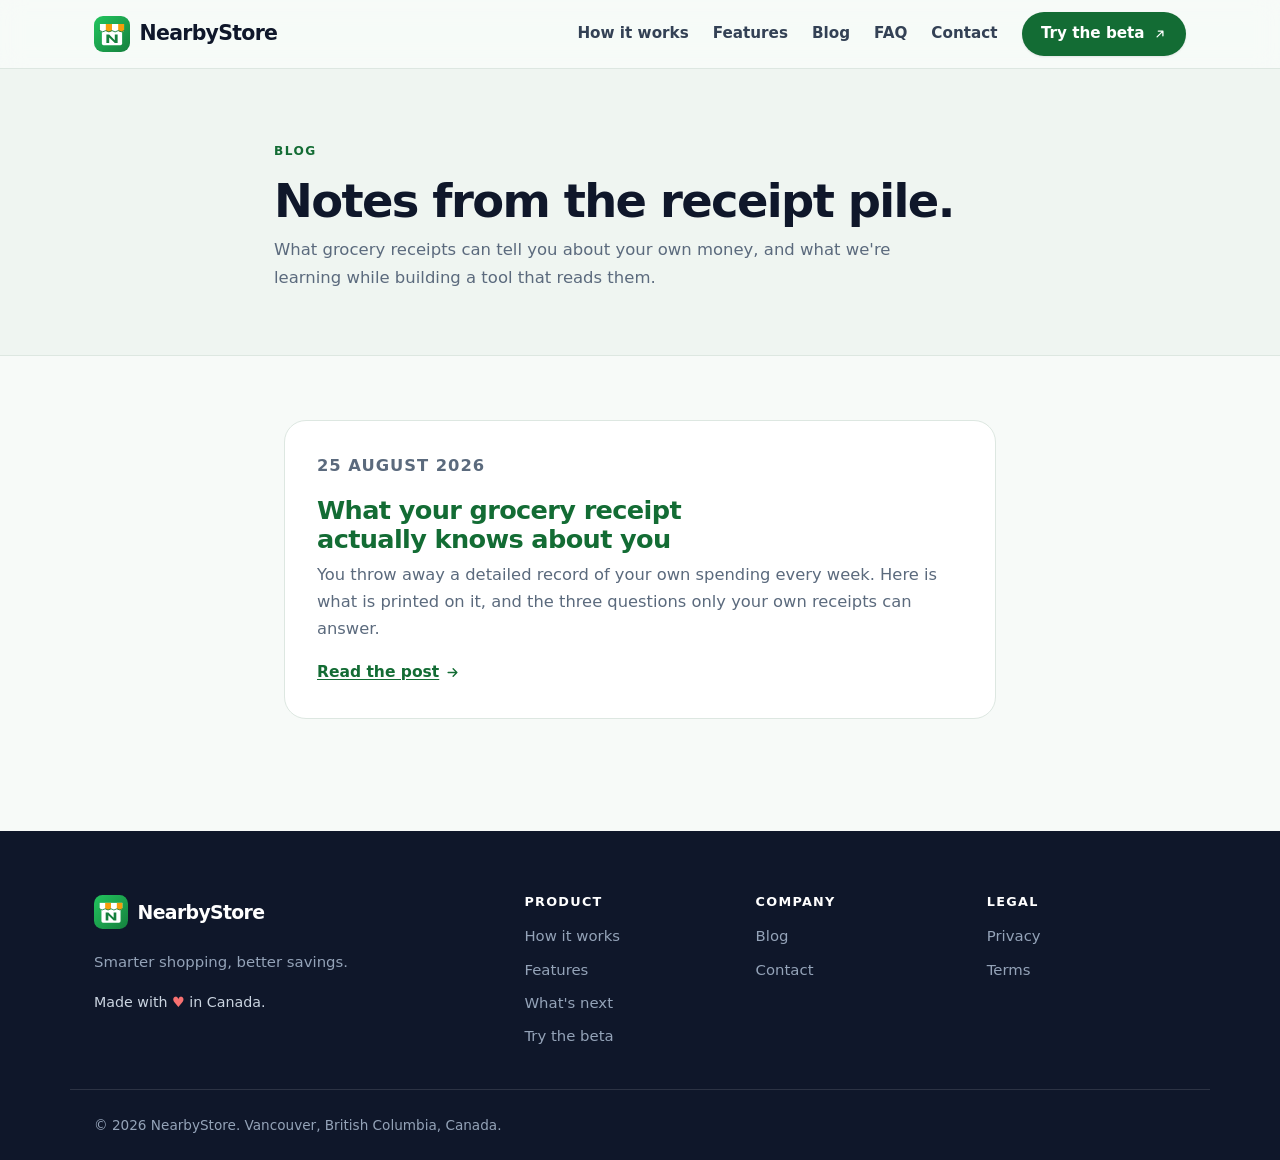
==== blog/index.html @ 7060d710 "Productionalize the marketing site Restructure the single landing page into a full site: privacy pol" ====
<!doctype html>
<html lang="en">
<head>
  <meta charset="utf-8" />
  <meta name="viewport" content="width=device-width, initial-scale=1" />
  <script>document.documentElement.classList.add('js');</script>

  <title>Blog | NearbyStore</title>
  <meta name="description" content="Notes on grocery prices, receipts, and what your own spending data can tell you. From the team building NearbyStore." />
  <link rel="canonical" href="https://nearbystore.ca/blog/" />
  <meta name="theme-color" content="#136c34" />

  <link rel="icon" href="../assets/logo.svg" type="image/svg+xml" />
  <link rel="icon" href="../assets/favicon-32.png" sizes="32x32" type="image/png" />
  <link rel="apple-touch-icon" href="../assets/apple-touch-icon.png" />

  <meta property="og:site_name" content="NearbyStore" />
  <meta property="og:title" content="Blog | NearbyStore" />
  <meta property="og:description" content="Notes on grocery prices, receipts, and what your own spending data can tell you." />
  <meta property="og:type" content="website" />
  <meta property="og:url" content="https://nearbystore.ca/blog/" />
  <meta property="og:image" content="https://nearbystore.ca/assets/og-image.png" />
  <meta name="twitter:card" content="summary_large_image" />

  <link rel="stylesheet" href="../styles.css" />
  <script src="../script.js" defer></script>
</head>
<body>
  <a class="skip-link" href="#main">Skip to content</a>

  <header class="site-header" id="top">
    <div class="wrap header-inner">
      <a class="brand" href="/" aria-label="NearbyStore home">
        <img src="../assets/logo.svg" alt="" width="36" height="36" />
        <span class="brand-name">NearbyStore</span>
      </a>

      <button class="nav-toggle" aria-expanded="false" aria-controls="site-nav" aria-label="Open menu">
        <span class="nav-toggle-bar"></span>
        <span class="nav-toggle-bar"></span>
        <span class="nav-toggle-bar"></span>
      </button>

      <nav class="site-nav" id="site-nav" aria-label="Main">
        <a href="../index.html#how">How it works</a>
        <a href="../index.html#features">Features</a>
        <a href="./">Blog</a>
        <a href="../index.html#faq">FAQ</a>
        <a href="../index.html#contact">Contact</a>
        <a class="btn btn-sm btn-primary nav-cta" href="https://app.nearbystore.ca/" target="_blank" rel="noopener">
          Try the beta
          <svg viewBox="0 0 24 24" aria-hidden="true" width="14" height="14"><path fill="none" stroke="currentColor" stroke-width="2.2" stroke-linecap="round" stroke-linejoin="round" d="M7 17 17 7M9 7h8v8"/></svg>
        </a>
      </nav>
    </div>
  </header>

  <main id="main">
    <div class="page-head">
      <div class="wrap wrap-narrow">
        <p class="eyebrow">Blog</p>
        <h1>Notes from the receipt pile.</h1>
        <p class="section-sub">What grocery receipts can tell you about your own money, and what we're learning while building a tool that reads them.</p>
      </div>
    </div>

    <div class="doc">
      <div class="wrap">
        <div class="post-list">
          <article class="post-card reveal">
            <p class="post-date"><time datetime="2026-08-25">25 August 2026</time></p>
            <h2><a href="what-your-receipt-knows.html">What your grocery receipt actually knows about you</a></h2>
            <p>
              You throw away a detailed record of your own spending every week. Here is
              what is printed on it, and the three questions only your own receipts can
              answer.
            </p>
            <a class="link-arrow" href="what-your-receipt-knows.html">
              Read the post
              <svg viewBox="0 0 24 24" aria-hidden="true" width="15" height="15"><path fill="none" stroke="currentColor" stroke-width="2.2" stroke-linecap="round" stroke-linejoin="round" d="M5 12h14m-6-6 6 6-6 6"/></svg>
            </a>
          </article>
        </div>
      </div>
    </div>
  </main>

  <footer class="site-footer">
    <div class="wrap footer-inner">
      <div class="footer-brand">
        <a class="brand" href="/">
          <img src="../assets/logo.svg" alt="" width="34" height="34" />
          <span class="brand-name">NearbyStore</span>
        </a>
        <p class="footer-tag">Smarter shopping, better savings.</p>
        <p class="footer-love">Made with <span class="heart" aria-hidden="true">&hearts;</span><span class="visually-hidden">love</span> in Canada.</p>
      </div>

      <nav class="footer-col" aria-labelledby="foot-product">
        <h2 id="foot-product">Product</h2>
        <a href="../index.html#how">How it works</a>
        <a href="../index.html#features">Features</a>
        <a href="../index.html#next">What's next</a>
        <a href="https://app.nearbystore.ca/" target="_blank" rel="noopener">Try the beta</a>
      </nav>

      <nav class="footer-col" aria-labelledby="foot-company">
        <h2 id="foot-company">Company</h2>
        <a href="./">Blog</a>
        <a href="../index.html#contact">Contact</a>
      </nav>

      <nav class="footer-col" aria-labelledby="foot-legal">
        <h2 id="foot-legal">Legal</h2>
        <a href="../privacy.html">Privacy</a>
        <a href="../terms.html">Terms</a>
      </nav>
    </div>

    <div class="wrap footer-bottom">
      <p>&copy; <span id="year">2026</span> NearbyStore. Vancouver, British Columbia, Canada.</p>
    </div>
  </footer>
</body>
</html>
---- styles.css ----
/* =========================================================
   NearbyStore — marketing site
   Static, light theme, no build step, no external requests.
   Every colour, radius and rhythm value is a custom property
   in the :root block below; change it there and the whole
   site follows.
   ========================================================= */

:root {
  /* brand */
  --brand:        #16a34a;   /* decorative fills only, never behind text */
  --brand-dark:   #136c34;   /* text- and button-safe: >=4.5:1 on every surface */
  --brand-darker: #0f5626;   /* pressed / hover state */
  --brand-tint:   #eaf7ef;
  --accent:       #f59e0b;

  /* text */
  --ink:          #0f172a;
  --ink-soft:     #334155;
  --muted:        #5b6a7d;   /* darkened to clear 4.5:1 on --surface-2 */
  --ink-invert:   #94a3b8;   /* muted text on the dark footer */
  --footer-ink:   #cbd5e1;

  /* Surfaces. The page ground is a soft green-tinted neutral rather than
     pure white, so it sits under the brand green instead of fighting it.
     Cards stay #fff and read as a lifted layer against it. */
  --bg:           #f7faf8;   /* page ground */
  --surface:      #eff5f1;   /* alternating section band */
  --surface-2:    #e7efea;   /* deepest band */
  --card:         #ffffff;   /* anything that should lift off the ground */
  --border:       #dde7e1;
  --line:         #c6d3cb;   /* one step stronger than --border */
  --header-bg:    rgba(247, 250, 248, .82);

  /* status */
  --warn-bg:      #fef3c7;
  --warn-ink:     #92400e;
  --warn-line:    #fcd34d;
  --danger:       #b91c1c;

  --radius:       14px;
  --radius-lg:    22px;
  --shadow-sm:    0 1px 2px rgba(15, 23, 42, .06), 0 1px 3px rgba(15, 23, 42, .04);
  --shadow-md:    0 4px 12px rgba(15, 23, 42, .07), 0 2px 4px rgba(15, 23, 42, .04);
  --shadow-lg:    0 18px 40px rgba(15, 23, 42, .12);

  --wrap:         1140px;
  /* Sticky-header height. The mobile nav drops from exactly this offset, so
     the two must stay in step — change it here only. */
  --header-h:     68px;
  /* One value drives the vertical rhythm of every section. Whitespace is
     doing the work that deleted paragraphs used to. */
  --section-y:    clamp(4.5rem, 9vw, 7rem);
  --font: ui-sans-serif, system-ui, -apple-system, "Segoe UI", Roboto,
          "Helvetica Neue", Arial, sans-serif;
}

* { box-sizing: border-box; }

html { scroll-behavior: smooth; scroll-padding-top: calc(var(--header-h) + 12px); }

body {
  margin: 0;
  font-family: var(--font);
  color: var(--ink);
  background: var(--bg);
  line-height: 1.65;
  -webkit-font-smoothing: antialiased;
  text-rendering: optimizeLegibility;
}

h1, h2, h3, h4 { line-height: 1.14; margin: 0 0 .5em; letter-spacing: -.025em; }
h1 { font-size: clamp(2.4rem, 5.2vw, 3.7rem); font-weight: 800; letter-spacing: -.035em; text-wrap: balance; }
h2 { font-size: clamp(1.7rem, 3.2vw, 2.35rem); font-weight: 780; text-wrap: balance; }
h3 { font-size: 1.1rem; font-weight: 700; }
p  { margin: 0 0 1rem; max-width: 62ch; }
a  { color: inherit; }

img, svg { max-width: 100%; height: auto; display: block; }

.wrap { width: 100%; max-width: var(--wrap); margin-inline: auto; padding-inline: 24px; }
.wrap-narrow { max-width: 780px; }

.skip-link {
  position: absolute; left: -9999px; top: 0; z-index: 100;
  background: var(--ink); color: #fff; padding: 10px 16px; border-radius: 0 0 8px 0;
}
.skip-link:focus { left: 0; }

:focus-visible { outline: 3px solid var(--brand); outline-offset: 2px; border-radius: 4px; }

.visually-hidden {
  position: absolute; width: 1px; height: 1px; margin: -1px;
  padding: 0; overflow: hidden; clip: rect(0 0 0 0); white-space: nowrap; border: 0;
}

/* ---------- buttons ---------- */
.btn {
  display: inline-flex; align-items: center; justify-content: center; gap: .5rem;
  font-weight: 650; text-decoration: none; cursor: pointer;
  border: 1px solid transparent; border-radius: 999px;
  padding: .8rem 1.6rem; font-size: .97rem; font-family: inherit;
  transition: transform .15s ease, box-shadow .15s ease, background-color .15s ease;
}
.btn-sm { padding: .55rem 1.15rem; font-size: .9rem; }
.btn-lg { padding: 1rem 2.1rem; font-size: 1.05rem; }
.btn-primary { background: var(--brand-dark); color: #fff; box-shadow: var(--shadow-sm); }
.btn-primary:hover { background: var(--brand-darker); transform: translateY(-1px); box-shadow: var(--shadow-md); }
.btn-primary[disabled] { background: var(--muted); color: #fff; cursor: progress; transform: none; box-shadow: none; }
.btn-invert { background: var(--card); color: var(--brand-dark); }
.btn-invert:hover { transform: translateY(-1px); box-shadow: var(--shadow-lg); }
.btn-ghost { background: transparent; color: var(--ink-soft); border-color: var(--border); }
.btn-ghost:hover { border-color: var(--line); color: var(--ink); background: var(--card); }

/* A plain text link that still reads as an action. */
.link-arrow {
  display: inline-flex; align-items: center; gap: .35rem;
  font-weight: 600; font-size: .97rem; color: var(--brand-dark);
  text-decoration: none; border-bottom: 1px solid transparent;
}
.link-arrow:hover { border-bottom-color: currentColor; }

/* ---------- header ---------- */
.site-header {
  position: sticky; top: 0; z-index: 50;
  background: var(--header-bg);
  backdrop-filter: saturate(180%) blur(12px);
  border-bottom: 1px solid var(--border);
}
.header-inner { display: flex; align-items: center; gap: 1rem; height: var(--header-h); }

.brand { display: inline-flex; align-items: center; gap: .6rem; text-decoration: none; font-weight: 800; }
.brand img { width: 36px; height: 36px; }
.brand-name { font-size: 1.28rem; letter-spacing: -.035em; }
.site-footer .brand img { width: 34px; height: 34px; }
.site-footer .brand-name { font-size: 1.18rem; }

.site-nav { margin-left: auto; display: flex; align-items: center; gap: 1.5rem; }
.site-nav a { text-decoration: none; color: var(--ink-soft); font-weight: 550; font-size: .95rem; white-space: nowrap; }
.site-nav a:hover { color: var(--brand-dark); }
.site-nav .nav-cta { color: #fff; }

.nav-toggle {
  margin-left: auto; display: none; flex-direction: column; gap: 5px;
  background: none; border: 0; padding: 10px; cursor: pointer;
}
.nav-toggle-bar { width: 22px; height: 2px; background: var(--ink); border-radius: 2px; transition: .2s; }
.nav-toggle[aria-expanded="true"] .nav-toggle-bar:nth-child(1) { transform: translateY(7px) rotate(45deg); }
.nav-toggle[aria-expanded="true"] .nav-toggle-bar:nth-child(2) { opacity: 0; }
.nav-toggle[aria-expanded="true"] .nav-toggle-bar:nth-child(3) { transform: translateY(-7px) rotate(-45deg); }

/* ---------- hero ---------- */
.hero {
  background:
    radial-gradient(900px 440px at 10% -10%, var(--brand-tint), transparent 62%),
    linear-gradient(180deg, var(--bg) 0%, var(--surface) 100%);
  padding: clamp(2rem, 5vw, 4rem) 0 clamp(3rem, 7vw, 5.5rem);
  overflow: hidden;
}
.hero-inner {
  display: grid; grid-template-columns: 1.25fr .75fr;
  gap: clamp(2rem, 5vw, 4.5rem); align-items: center;
}
.eyebrow {
  text-transform: uppercase; letter-spacing: .12em; font-size: .76rem;
  font-weight: 700; color: var(--brand-dark); margin-bottom: .9rem;
}
.lede {
  font-size: clamp(1.05rem, 1.5vw, 1.22rem); color: var(--ink-soft);
  max-width: 46ch; margin-bottom: 2rem;
}

.hero-actions { display: flex; align-items: center; gap: 1.25rem; flex-wrap: wrap; }
.hero-note { margin-top: 1.5rem; font-size: .87rem; color: var(--muted); max-width: 52ch; }

/* Capped: the phone is much taller than the copy beside it, and with
   align-items:center every extra pixel of art becomes empty space above the
   headline. */
.hero-art { justify-self: center; max-width: 290px; filter: drop-shadow(0 24px 48px rgba(15, 23, 42, .16)); }

/* ---------- section furniture ---------- */
.section-head { max-width: 640px; margin-bottom: clamp(2.5rem, 5vw, 3.75rem); }
.section-head p:last-child { margin-bottom: 0; }
.section-sub { color: var(--muted); font-size: 1.03rem; }

.how, .features, .faq, .next, .showcase, .contact { padding: var(--section-y) 0; }
.how { background: var(--surface); }
.faq { background: var(--surface); }
.next { background: var(--surface-2); }

/* =========================================================
   HOW IT WORKS — the visual flow
   Three stages joined by connectors. Horizontal on desktop,
   restacked and re-pointed downward on narrow screens.
   ========================================================= */
.flow {
  display: grid;
  grid-template-columns: 1fr auto 1fr auto 1fr;
  /* stretch, not start: the three stages carry different amounts of copy and
     ragged card bottoms make the sequence look accidental. */
  align-items: stretch;
  gap: clamp(.75rem, 2vw, 1.5rem);
}

.flow-stage {
  background: var(--card); border: 1px solid var(--border); border-radius: var(--radius-lg);
  padding: 1.75rem 1.5rem 1.6rem; box-shadow: var(--shadow-sm);
  display: flex; flex-direction: column; align-items: center; text-align: center; gap: .35rem;
}
.flow-figure {
  width: 100%; max-width: 190px; height: 150px;
  display: grid; place-items: center; margin-bottom: 1rem;
}
.flow-figure svg { width: 100%; height: 100%; }

.flow-step {
  font-size: .72rem; font-weight: 700; letter-spacing: .12em; text-transform: uppercase;
  color: var(--brand-dark); background: var(--brand-tint);
  padding: .2rem .65rem; border-radius: 999px; margin-bottom: .5rem;
}
.flow-stage h3 { margin: 0 0 .25rem; font-size: 1.08rem; }
.flow-stage p { margin: 0; color: var(--muted); font-size: .93rem; max-width: 24ch; }

/* The arrow between stages. It is decoration — the <ol> below carries the
   same sequence for assistive tech. */
.flow-arrow {
  align-self: center; color: var(--line);
  display: grid; place-items: center;
}
.flow-arrow svg { width: 34px; height: 20px; }

/* =========================================================
   PRODUCT BANDS — alternating screenshot / copy rows
   ========================================================= */
.band {
  display: grid; grid-template-columns: 1fr 1fr;
  gap: clamp(2rem, 6vw, 5rem); align-items: center;
}
.band + .band { margin-top: var(--section-y); }
.band-art { justify-self: center; max-width: 275px; filter: drop-shadow(0 18px 36px rgba(15, 23, 42, .13)); }
.band-copy h3 { font-size: clamp(1.35rem, 2.4vw, 1.8rem); letter-spacing: -.03em; margin-bottom: .6rem; }
.band-copy p { color: var(--ink-soft); font-size: 1.03rem; max-width: 44ch; margin: 0; }
/* Reversed row: the art moves to column 2 without reordering the DOM, so the
   heading still precedes its image in the reading order. */
.band--reverse .band-art { grid-column: 2; grid-row: 1; }
.band--reverse .band-copy { grid-column: 1; grid-row: 1; }

/* ---------- features ---------- */
.feature-grid { display: grid; grid-template-columns: repeat(3, 1fr); gap: 1.25rem; }
.feature {
  background: var(--card); border: 1px solid var(--border); border-radius: var(--radius);
  padding: 1.6rem 1.5rem;
  transition: transform .18s ease, box-shadow .18s ease, border-color .18s ease;
}
.feature:hover { transform: translateY(-3px); box-shadow: var(--shadow-md); border-color: var(--line); }
.feature h3 { margin-bottom: .3rem; }
.feature p { color: var(--muted); font-size: .93rem; margin: 0; max-width: none; }
.feature-icon {
  width: 42px; height: 42px; border-radius: 12px; background: var(--brand-tint);
  display: grid; place-items: center; margin-bottom: 1rem; color: var(--brand-dark);
}
.feature-icon svg { width: 21px; height: 21px; }

/* ---------- what's next ---------- */
.next-tag {
  display: inline-block; margin: 0 0 1.1rem;
  background: var(--warn-bg); color: var(--warn-ink); border: 1px solid var(--warn-line);
  font-size: .74rem; font-weight: 700; letter-spacing: .1em; text-transform: uppercase;
  padding: .3rem .8rem; border-radius: 999px;
}
.next-list { list-style: none; margin: 0; padding: 0; display: grid; gap: 1px; background: var(--border); border-radius: var(--radius); overflow: hidden; border: 1px solid var(--border); }
.next-list li {
  background: var(--card); padding: 1.4rem 1.6rem;
  display: grid; grid-template-columns: 1fr auto; align-items: baseline; gap: .5rem 1.5rem;
}
.next-list h3 { margin: 0; font-size: 1.02rem; }
.next-list p { margin: .2rem 0 0; color: var(--muted); font-size: .93rem; grid-column: 1; }
.next-list .next-when { font-size: .78rem; font-weight: 650; color: var(--warn-ink); white-space: nowrap; grid-row: 1; grid-column: 2; }

/* ---------- CTA band ---------- */
.cta-band { background: linear-gradient(135deg, var(--brand-darker), var(--brand-dark)); color: #fff; padding: clamp(3rem, 6vw, 4.5rem) 0; }
.cta-inner { display: flex; align-items: center; justify-content: space-between; gap: 2rem; flex-wrap: wrap; }
.cta-band h2 { margin-bottom: .3rem; }
.cta-band p { margin: 0; opacity: .92; }

/* =========================================================
   CONTACT FORM
   ========================================================= */
.contact-inner { display: grid; grid-template-columns: .85fr 1.15fr; gap: clamp(2rem, 5vw, 4rem); align-items: start; }
.contact-aside h2 { margin-bottom: .6rem; }
.contact-aside p { color: var(--muted); }
.contact-aside .link-arrow { margin-top: .25rem; }

.contact-form {
  background: var(--card); border: 1px solid var(--border); border-radius: var(--radius-lg);
  padding: clamp(1.5rem, 3vw, 2.25rem); box-shadow: var(--shadow-sm);
  display: grid; gap: 1.1rem;
}
.field { display: grid; gap: .4rem; }
.field-row { display: grid; grid-template-columns: 1fr 1fr; gap: 1.1rem; }
.field label { font-size: .88rem; font-weight: 650; color: var(--ink-soft); }
.field input, .field select, .field textarea {
  font: inherit; font-size: .96rem; color: var(--ink);
  background: var(--surface); border: 1px solid var(--border); border-radius: 10px;
  padding: .7rem .85rem; width: 100%;
  transition: border-color .15s ease, background-color .15s ease;
}
.field textarea { resize: vertical; min-height: 130px; line-height: 1.6; }
.field select {
  appearance: none;
  background-image: url("data:image/svg+xml,%3Csvg xmlns='http://www.w3.org/2000/svg' viewBox='0 0 16 16'%3E%3Cpath d='M4 6l4 4 4-4' fill='none' stroke='%2364748b' stroke-width='1.8' stroke-linecap='round' stroke-linejoin='round'/%3E%3C/svg%3E");
  background-repeat: no-repeat; background-position: right .8rem center; background-size: 16px;
  padding-right: 2.4rem;
}
.field input:focus, .field select:focus, .field textarea:focus { background: var(--card); border-color: var(--brand); }
.field [aria-invalid="true"] { border-color: var(--danger); background: #fef2f2; }
.field-error { font-size: .82rem; color: var(--danger); min-height: 0; }
.field-error:empty { display: none; }

.form-foot { display: flex; align-items: center; gap: 1rem; flex-wrap: wrap; }
.form-fineprint { font-size: .82rem; color: var(--muted); margin: 0; max-width: 42ch; }
.form-status { margin: 0; font-size: .92rem; font-weight: 600; }
.form-status:empty { display: none; }
.form-status[data-state="error"] { color: var(--danger); }
.form-status[data-state="sending"] { color: var(--muted); }

/* ---------- FAQ ---------- */
.faq-list { display: grid; gap: .7rem; }
.faq-list details {
  background: var(--card); border: 1px solid var(--border);
  border-radius: var(--radius); padding: 1.1rem 1.35rem;
}
.faq-list details[open] { border-color: var(--line); }
.faq-list summary { cursor: pointer; font-weight: 650; list-style: none; display: flex; justify-content: space-between; align-items: center; gap: 1rem; }
.faq-list summary::-webkit-details-marker { display: none; }
.faq-list summary::after { content: "+"; font-size: 1.4rem; font-weight: 400; color: var(--muted); line-height: 1; }
.faq-list details[open] summary::after { content: "\2013"; }
.faq-list details p { margin: .8rem 0 0; color: var(--muted); font-size: .95rem; max-width: none; }
.faq-list details p + p { margin-top: .6rem; }

/* =========================================================
   DOCUMENT PAGES — legal, blog post, 404
   ========================================================= */
.page-head { background: var(--surface); border-bottom: 1px solid var(--border); padding: clamp(3rem, 6vw, 4.5rem) 0 clamp(2rem, 4vw, 3rem); }
.page-head h1 { font-size: clamp(2rem, 4vw, 2.9rem); margin-bottom: .5rem; }
.page-head .section-sub { max-width: 60ch; }
.page-meta { font-size: .87rem; color: var(--muted); margin: 0; }

.doc { padding: clamp(2.5rem, 5vw, 4rem) 0 var(--section-y); }
.doc .wrap { max-width: 760px; }
.doc h2 { font-size: clamp(1.3rem, 2.2vw, 1.6rem); margin: 2.5rem 0 .75rem; }
.doc h2:first-child { margin-top: 0; }
.doc h3 { margin: 1.75rem 0 .5rem; }
.doc p, .doc li { color: var(--ink-soft); font-size: 1.02rem; max-width: 68ch; }
.doc ul, .doc ol { padding-left: 1.25rem; margin: 0 0 1rem; }
.doc li { margin-bottom: .5rem; }
.doc a { color: var(--brand-dark); text-decoration: underline; text-underline-offset: 2px; }
.doc strong { color: var(--ink); }

.doc-summary {
  background: var(--brand-tint); border: 1px solid #bbf7d0; border-radius: var(--radius);
  padding: 1.4rem 1.6rem; margin-bottom: 2.5rem;
}
.doc-summary h2 { margin: 0 0 .6rem; font-size: 1.02rem; text-transform: uppercase; letter-spacing: .08em; color: var(--brand-dark); }
.doc-summary p, .doc-summary li { color: var(--ink-soft); font-size: .95rem; }
.doc-summary p:last-child, .doc-summary li:last-child { margin-bottom: 0; }

/* ---------- blog ---------- */
.post-list { display: grid; gap: 1.25rem; }
.post-card {
  background: var(--card); border: 1px solid var(--border); border-radius: var(--radius-lg);
  padding: clamp(1.5rem, 3vw, 2rem);
  transition: transform .18s ease, box-shadow .18s ease, border-color .18s ease;
}
.post-card:hover { transform: translateY(-3px); box-shadow: var(--shadow-md); border-color: var(--line); }
.post-card h2 { font-size: clamp(1.25rem, 2.2vw, 1.6rem); margin: .5rem 0 .5rem; }
.post-card h2 a { text-decoration: none; }
.post-card h2 a:hover { color: var(--brand-dark); }
.post-card p { color: var(--muted); margin-bottom: 1rem; }
.post-date { font-size: .8rem; font-weight: 650; letter-spacing: .06em; text-transform: uppercase; color: var(--muted); margin: 0; }

.post-body p { font-size: 1.06rem; margin-bottom: 1.35rem; }
.post-body h2 { margin-top: 2.75rem; }
.post-body blockquote {
  margin: 1.75rem 0; padding: .25rem 0 .25rem 1.25rem;
  border-left: 3px solid var(--brand); color: var(--ink); font-size: 1.08rem;
}
.post-body blockquote p:last-child { margin-bottom: 0; }
.post-body code {
  background: var(--surface-2); border: 1px solid var(--border); border-radius: 5px;
  padding: .1em .4em; font-size: .9em; font-family: ui-monospace, SFMono-Regular, Menlo, Consolas, monospace;
}
.post-end {
  margin-top: 3rem; padding-top: 1.75rem; border-top: 1px solid var(--border);
  display: flex; align-items: center; justify-content: space-between; gap: 1rem; flex-wrap: wrap;
}

/* ---------- 404 ---------- */
.notfound { padding: clamp(4rem, 12vw, 8rem) 0; text-align: center; }
.notfound p { margin-inline: auto; }
.notfound .hero-actions { justify-content: center; }

/* ---------- footer ---------- */
.site-footer { background: var(--ink); color: var(--footer-ink); padding: clamp(3rem, 6vw, 4rem) 0 1.5rem; }
.site-footer .brand { color: #fff; }
.footer-inner { display: grid; grid-template-columns: 2fr 1fr 1fr 1fr; gap: 2rem; padding-bottom: 2.5rem; }
.footer-tag { color: var(--ink-invert); margin-top: .8rem; font-size: .93rem; max-width: 30ch; }
.footer-love { color: var(--footer-ink); margin-top: 1rem; font-size: .89rem; max-width: 32ch; }
.footer-love .heart { color: #f87171; }
.footer-col { display: flex; flex-direction: column; gap: .55rem; }
.footer-col h2 { color: #fff; font-size: .8rem; font-weight: 700; text-transform: uppercase; letter-spacing: .1em; margin: 0 0 .35rem; }
.footer-col a { color: var(--ink-invert); text-decoration: none; font-size: .93rem; }
.footer-col a:hover { color: #fff; }

.footer-bottom {
  display: flex; justify-content: space-between; align-items: center; gap: 1rem; flex-wrap: wrap;
  border-top: 1px solid rgba(255, 255, 255, .12); padding-top: 1.5rem;
}
.footer-bottom p { margin: 0; font-size: .85rem; color: var(--ink-invert); max-width: none; }

/* ---------- scroll reveal ----------
   Scoped to .js so the page is fully readable if the script never loads. */
.js .reveal { opacity: 0; transform: translateY(14px); transition: opacity .6s ease, transform .6s ease; }
.js .reveal.is-visible { opacity: 1; transform: none; }

/* ---------- responsive ---------- */
@media (max-width: 980px) {
  .site-nav { gap: 1.05rem; }
  .brand-name { font-size: 1.16rem; }
  .hero-inner { grid-template-columns: 1fr; }
  /* Stacked: the headline leads. Putting the 620px-tall phone first pushed
     every word of the pitch below the fold. */
  .hero-art { max-width: 250px; margin-top: 1.5rem; }
  .feature-grid { grid-template-columns: repeat(2, 1fr); }
  .contact-inner { grid-template-columns: 1fr; }
  .footer-inner { grid-template-columns: 1fr 1fr; }

  /* The flow turns into a vertical sequence: stage, arrow, stage, arrow… */
  .flow { grid-template-columns: 1fr; gap: .5rem; }
  .flow-arrow { padding: 0; transform: rotate(90deg); }

  .band, .band--reverse .band-art, .band--reverse .band-copy { grid-template-columns: 1fr; grid-column: 1; grid-row: auto; }
  .band { text-align: center; }
  .band-copy p { margin-inline: auto; }
  .band-art { order: -1; }
}

@media (max-width: 720px) {
  /* Nav collapses behind the toggle, so the brand gets its full size back. */
  .brand-name { font-size: 1.28rem; }
  .nav-toggle { display: flex; }
  .site-nav {
    position: absolute; top: var(--header-h); left: 0; right: 0;
    flex-direction: column; align-items: stretch; gap: 0;
    background: var(--card); border-bottom: 1px solid var(--border);
    padding: .5rem 24px 1.2rem; box-shadow: var(--shadow-md);
    display: none;
  }
  .site-nav.is-open { display: flex; }
  .site-nav a { padding: .85rem 0; border-bottom: 1px solid var(--border); }
  .site-nav .nav-cta { border-bottom: 0; margin-top: .8rem; justify-content: center; }
  .feature-grid { grid-template-columns: 1fr; }
  .footer-inner { grid-template-columns: 1fr; }
  .cta-inner { flex-direction: column; align-items: flex-start; }
  .field-row { grid-template-columns: 1fr; }
  .next-list li { grid-template-columns: 1fr; }
  .next-list .next-when { grid-row: auto; grid-column: 1; }
}

@media (prefers-reduced-motion: reduce) {
  html { scroll-behavior: auto; }
  *, *::before, *::after { animation-duration: .01ms !important; transition-duration: .01ms !important; }
  .js .reveal { opacity: 1; transform: none; }
}
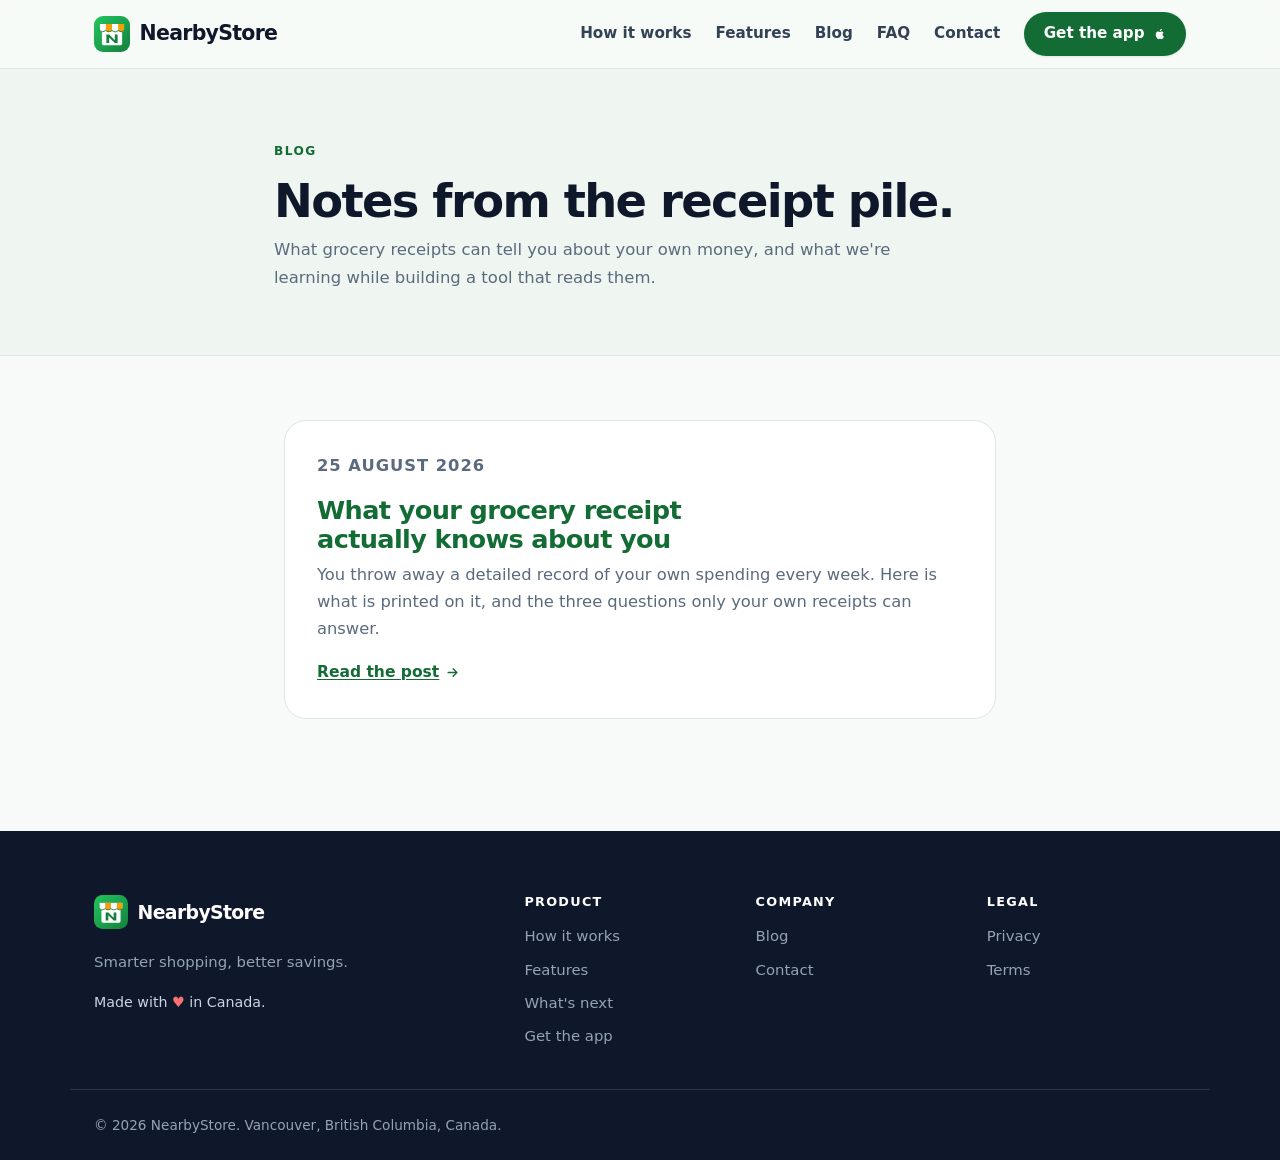
==== commit dd7dafbb: "feat: point every CTA at the iOS App Store now that it's live NearbyStore CA is live on the App Stor" ====
--- a/blog/index.html
+++ b/blog/index.html
@@ -47,9 +47,9 @@
         <a href="./">Blog</a>
         <a href="../index.html#faq">FAQ</a>
         <a href="../index.html#contact">Contact</a>
-        <a class="btn btn-sm btn-primary nav-cta" href="https://app.nearbystore.ca/" target="_blank" rel="noopener">
-          Try the beta
-          <svg viewBox="0 0 24 24" aria-hidden="true" width="14" height="14"><path fill="none" stroke="currentColor" stroke-width="2.2" stroke-linecap="round" stroke-linejoin="round" d="M7 17 17 7M9 7h8v8"/></svg>
+        <a class="btn btn-sm btn-primary nav-cta" href="https://apps.apple.com/ca/app/nearbystore-ca/id6810809687" target="_blank" rel="noopener">
+          Get the app
+          <svg viewBox="0 0 24 24" aria-hidden="true" width="14" height="14"><path fill="currentColor" d="M16.4 12.8c0-2.2 1.8-3.3 1.9-3.3-1-1.5-2.6-1.7-3.2-1.7-1.4-.1-2.7.8-3.3.8-.7 0-1.7-.8-2.8-.8-1.5 0-2.8.8-3.6 2.1-1.5 2.6-.4 6.5 1.1 8.7.7 1 1.6 2.2 2.7 2.2 1.1 0 1.5-.7 2.8-.7s1.6.7 2.8.7c1.1 0 1.9-1 2.6-2.1.8-1.2 1.2-2.4 1.2-2.4s-2.2-.9-2.2-3.5zM14.3 5.6c.6-.7 1-1.7.9-2.6-.9 0-2 .6-2.6 1.3-.6.6-1.1 1.6-.9 2.6 1 .1 2-.6 2.6-1.3z"/></svg>
         </a>
       </nav>
     </div>
@@ -101,7 +101,7 @@
         <a href="../index.html#how">How it works</a>
         <a href="../index.html#features">Features</a>
         <a href="../index.html#next">What's next</a>
-        <a href="https://app.nearbystore.ca/" target="_blank" rel="noopener">Try the beta</a>
+        <a href="https://apps.apple.com/ca/app/nearbystore-ca/id6810809687" target="_blank" rel="noopener">Get the app</a>
       </nav>
 
       <nav class="footer-col" aria-labelledby="foot-company">
--- a/styles.css
+++ b/styles.css
@@ -230,20 +230,67 @@
 .flow-arrow svg { width: 34px; height: 20px; }
 
 /* =========================================================
-   PRODUCT BANDS — alternating screenshot / copy rows
+   SHOWCASE — one screen stays in view while three captions scroll
+   past it. Baseline (no .js, or .js without the has-js-scroller
+   marker script.js adds only once it confirms IntersectionObserver
+   exists): plain stacked steps, each with its own inline image —
+   .showcase-sticky stays display:none throughout. Enhanced: the
+   sticky frame appears, each step's own image hides, and the frame's
+   three images crossfade as script.js marks one .is-active.
    ========================================================= */
-.band {
-  display: grid; grid-template-columns: 1fr 1fr;
-  gap: clamp(2rem, 6vw, 5rem); align-items: center;
-}
-.band + .band { margin-top: var(--section-y); }
-.band-art { justify-self: center; max-width: 275px; filter: drop-shadow(0 18px 36px rgba(15, 23, 42, .13)); }
-.band-copy h3 { font-size: clamp(1.35rem, 2.4vw, 1.8rem); letter-spacing: -.03em; margin-bottom: .6rem; }
-.band-copy p { color: var(--ink-soft); font-size: 1.03rem; max-width: 44ch; margin: 0; }
-/* Reversed row: the art moves to column 2 without reordering the DOM, so the
-   heading still precedes its image in the reading order. */
-.band--reverse .band-art { grid-column: 2; grid-row: 1; }
-.band--reverse .band-copy { grid-column: 1; grid-row: 1; }
+.showcase-scroller { display: grid; grid-template-columns: 1fr; }
+
+.showcase-sticky { display: none; }
+
+.showcase-step { max-width: 480px; margin-inline: auto; text-align: center; }
+.showcase-step + .showcase-step { margin-top: var(--section-y); }
+.showcase-step-img {
+  max-width: 260px; margin: 0 auto 1.75rem;
+  filter: drop-shadow(0 18px 36px rgba(15, 23, 42, .13));
+}
+.showcase-step h3 { font-size: clamp(1.35rem, 2.4vw, 1.8rem); letter-spacing: -.03em; margin: .5rem 0 .6rem; }
+.showcase-step p { color: var(--ink-soft); font-size: 1.03rem; max-width: 44ch; margin: 0 auto; }
+
+/* Enhanced, both layouts: the frame appears, each step's own inline image
+   hides in favour of it, and steps get tall enough that the pin visibly
+   "holds" while a step crosses the middle of the viewport. */
+.js .showcase-scroller.has-js-scroller .showcase-sticky { display: block; }
+.showcase-frame {
+  position: relative; width: 100%; max-width: 260px; aspect-ratio: 320 / 620;
+  margin-inline: auto;
+  filter: drop-shadow(0 18px 36px rgba(15, 23, 42, .13));
+}
+.showcase-img {
+  position: absolute; inset: 0; width: 100%; height: 100%;
+  opacity: 0; transition: opacity .5s ease;
+}
+.showcase-img.is-active { opacity: 1; }
+.js .showcase-scroller.has-js-scroller .showcase-step-img { display: none; }
+.js .showcase-scroller.has-js-scroller .showcase-step {
+  min-height: 55vh; display: flex; flex-direction: column; justify-content: center;
+  margin-top: 0 !important;
+}
+
+/* Desktop: the frame sits pinned to the left in its own column while
+   steps scroll past on the right — one consistent side, never alternating. */
+@media (min-width: 981px) {
+  .js .showcase-scroller.has-js-scroller {
+    grid-template-columns: minmax(0, 260px) 1fr;
+    align-items: start;
+    gap: clamp(2.5rem, 6vw, 5rem);
+  }
+  .js .showcase-scroller.has-js-scroller .showcase-sticky {
+    /* Deliberately no justify-self here: that switches a grid item from
+       stretching to fill its track to sizing by content, and .showcase-frame
+       is width:100% of *this* box — with nothing definite to stretch to,
+       it collapsed to 0×0. Left at its stretch default, this fills the
+       260px track and the frame's max-width simply matches it. */
+    position: sticky; top: calc(var(--header-h) + 28px);
+    align-self: start;
+  }
+  .js .showcase-scroller.has-js-scroller .showcase-step { max-width: none; text-align: left; }
+  .js .showcase-scroller.has-js-scroller .showcase-step p { margin: 0; }
+}
 
 /* ---------- features ---------- */
 .feature-grid { display: grid; grid-template-columns: repeat(3, 1fr); gap: 1.25rem; }
@@ -439,10 +486,15 @@
   .flow { grid-template-columns: 1fr; gap: .5rem; }
   .flow-arrow { padding: 0; transform: rotate(90deg); }
 
-  .band, .band--reverse .band-art, .band--reverse .band-copy { grid-template-columns: 1fr; grid-column: 1; grid-row: auto; }
-  .band { text-align: center; }
-  .band-copy p { margin-inline: auto; }
-  .band-art { order: -1; }
+  /* Mobile: the frame pins to the top of the viewport, under the header,
+     while the three captions scroll underneath it — same single side as
+     desktop, just stacked instead of side-by-side. */
+  .js .showcase-scroller.has-js-scroller .showcase-sticky {
+    position: sticky; top: var(--header-h);
+    padding: 14px 0 10px; background: var(--bg); z-index: 1;
+  }
+  .js .showcase-scroller.has-js-scroller .showcase-frame { max-width: 190px; }
+  .js .showcase-scroller.has-js-scroller .showcase-step { min-height: 42vh; }
 }
 
 @media (max-width: 720px) {
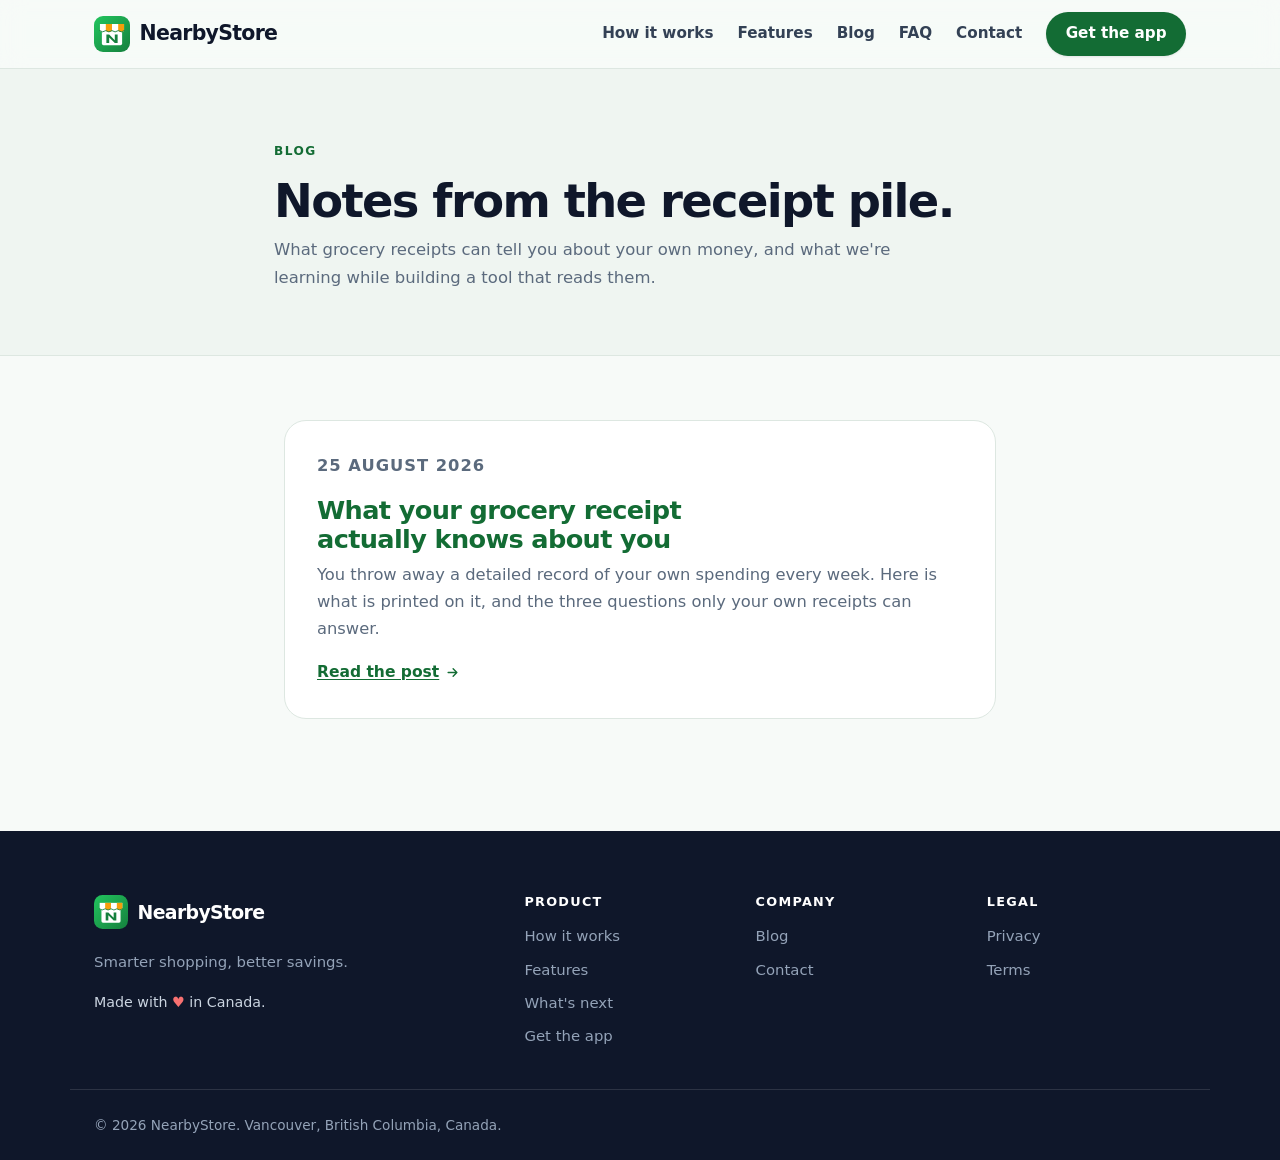
==== commit 273d9ae1: "Use official store badges, add download section, polish homepage Replace hand-built App Store/Google" ====
--- a/blog/index.html
+++ b/blog/index.html
@@ -22,8 +22,8 @@
   <meta property="og:image" content="https://nearbystore.ca/assets/og-image.png" />
   <meta name="twitter:card" content="summary_large_image" />
 
-  <link rel="stylesheet" href="../styles.css" />
-  <script src="../script.js" defer></script>
+  <link rel="stylesheet" href="../styles.css?v=3" />
+  <script src="../script.js?v=3" defer></script>
 </head>
 <body>
   <a class="skip-link" href="#main">Skip to content</a>
@@ -47,10 +47,7 @@
         <a href="./">Blog</a>
         <a href="../index.html#faq">FAQ</a>
         <a href="../index.html#contact">Contact</a>
-        <a class="btn btn-sm btn-primary nav-cta" href="https://apps.apple.com/ca/app/nearbystore-ca/id6810809687" target="_blank" rel="noopener">
-          Get the app
-          <svg viewBox="0 0 24 24" aria-hidden="true" width="14" height="14"><path fill="currentColor" d="M16.4 12.8c0-2.2 1.8-3.3 1.9-3.3-1-1.5-2.6-1.7-3.2-1.7-1.4-.1-2.7.8-3.3.8-.7 0-1.7-.8-2.8-.8-1.5 0-2.8.8-3.6 2.1-1.5 2.6-.4 6.5 1.1 8.7.7 1 1.6 2.2 2.7 2.2 1.1 0 1.5-.7 2.8-.7s1.6.7 2.8.7c1.1 0 1.9-1 2.6-2.1.8-1.2 1.2-2.4 1.2-2.4s-2.2-.9-2.2-3.5zM14.3 5.6c.6-.7 1-1.7.9-2.6-.9 0-2 .6-2.6 1.3-.6.6-1.1 1.6-.9 2.6 1 .1 2-.6 2.6-1.3z"/></svg>
-        </a>
+        <a class="btn btn-sm btn-primary nav-cta" href="/#download">Get the app</a>
       </nav>
     </div>
   </header>
--- a/styles.css
+++ b/styles.css
@@ -112,6 +112,28 @@
 .btn-ghost { background: transparent; color: var(--ink-soft); border-color: var(--border); }
 .btn-ghost:hover { border-color: var(--line); color: var(--ink); background: var(--card); }
 
+/* Official App Store / Google Play badges. Both assets are cropped tight to
+   the black pill, so equal heights render as equal-sized badges. */
+.store-badge {
+  position: relative; display: inline-flex; line-height: 0; border-radius: 10px;
+  transition: transform .15s ease, box-shadow .15s ease;
+}
+a.store-badge:hover { transform: translateY(-2px); box-shadow: var(--shadow-md); }
+.store-badge:focus-visible { outline: 2px solid var(--brand); outline-offset: 3px; }
+.store-badge img { display: block; height: 48px; width: auto; }
+.store-badge--lg img { height: 54px; }
+.store-badge--sm img { height: 34px; }
+.cta-badges .store-badge--sm img { height: 40px; }
+
+.store-badge--sm, .store-badge--soon { cursor: default; }
+.soon-tag {
+  position: absolute; top: -9px; right: -9px;
+  background: var(--accent); color: #422006;
+  font-size: .66rem; font-weight: 800; letter-spacing: .08em; text-transform: uppercase; line-height: 1;
+  padding: .32rem .55rem; border-radius: 999px;
+  box-shadow: 0 2px 6px rgba(15, 23, 42, .18);
+}
+
 /* A plain text link that still reads as an action. */
 .link-arrow {
   display: inline-flex; align-items: center; gap: .35rem;
@@ -126,7 +148,9 @@
   background: var(--header-bg);
   backdrop-filter: saturate(180%) blur(12px);
   border-bottom: 1px solid var(--border);
-}
+  transition: box-shadow .2s ease;
+}
+.site-header.is-scrolled { box-shadow: 0 6px 20px rgba(15, 23, 42, .06); }
 .header-inner { display: flex; align-items: center; gap: 1rem; height: var(--header-h); }
 
 .brand { display: inline-flex; align-items: center; gap: .6rem; text-decoration: none; font-weight: 800; }
@@ -138,7 +162,7 @@
 .site-nav { margin-left: auto; display: flex; align-items: center; gap: 1.5rem; }
 .site-nav a { text-decoration: none; color: var(--ink-soft); font-weight: 550; font-size: .95rem; white-space: nowrap; }
 .site-nav a:hover { color: var(--brand-dark); }
-.site-nav .nav-cta { color: #fff; }
+.site-nav .nav-cta, .site-nav .nav-cta:hover { color: #fff; }
 
 .nav-toggle {
   margin-left: auto; display: none; flex-direction: column; gap: 5px;
@@ -156,6 +180,9 @@
     linear-gradient(180deg, var(--bg) 0%, var(--surface) 100%);
   padding: clamp(2rem, 5vw, 4rem) 0 clamp(3rem, 7vw, 5.5rem);
   overflow: hidden;
+  min-height: calc(100vh - var(--header-h));
+  display: flex;
+  align-items: center;
 }
 .hero-inner {
   display: grid; grid-template-columns: 1.25fr .75fr;
@@ -325,10 +352,19 @@
 .next-list .next-when { font-size: .78rem; font-weight: 650; color: var(--warn-ink); white-space: nowrap; grid-row: 1; grid-column: 2; }
 
 /* ---------- CTA band ---------- */
-.cta-band { background: linear-gradient(135deg, var(--brand-darker), var(--brand-dark)); color: #fff; padding: clamp(3rem, 6vw, 4.5rem) 0; }
-.cta-inner { display: flex; align-items: center; justify-content: space-between; gap: 2rem; flex-wrap: wrap; }
-.cta-band h2 { margin-bottom: .3rem; }
+.cta-band {
+  position: relative; overflow: hidden; color: #fff;
+  background:
+    radial-gradient(600px 300px at 90% 0%, rgba(255, 255, 255, .10), transparent 70%),
+    linear-gradient(135deg, var(--brand-darker), var(--brand-dark));
+  padding: clamp(3.5rem, 7vw, 5.5rem) 0;
+}
+.cta-inner { display: flex; align-items: center; justify-content: space-between; gap: 2.5rem; flex-wrap: wrap; }
+.cta-copy { max-width: 560px; }
+.cta-band .eyebrow { color: #bbf7d0; margin-bottom: .8rem; opacity: 1; }
+.cta-band h2 { margin-bottom: .5rem; }
 .cta-band p { margin: 0; opacity: .92; }
+.cta-badges { display: flex; flex-direction: row; align-items: center; gap: 1rem; }
 
 /* =========================================================
    CONTACT FORM
@@ -514,6 +550,8 @@
   .feature-grid { grid-template-columns: 1fr; }
   .footer-inner { grid-template-columns: 1fr; }
   .cta-inner { flex-direction: column; align-items: flex-start; }
+  .store-badge--lg img { height: 44px; }
+  .cta-badges .store-badge--sm img { height: 34px; }
   .field-row { grid-template-columns: 1fr; }
   .next-list li { grid-template-columns: 1fr; }
   .next-list .next-when { grid-row: auto; grid-column: 1; }
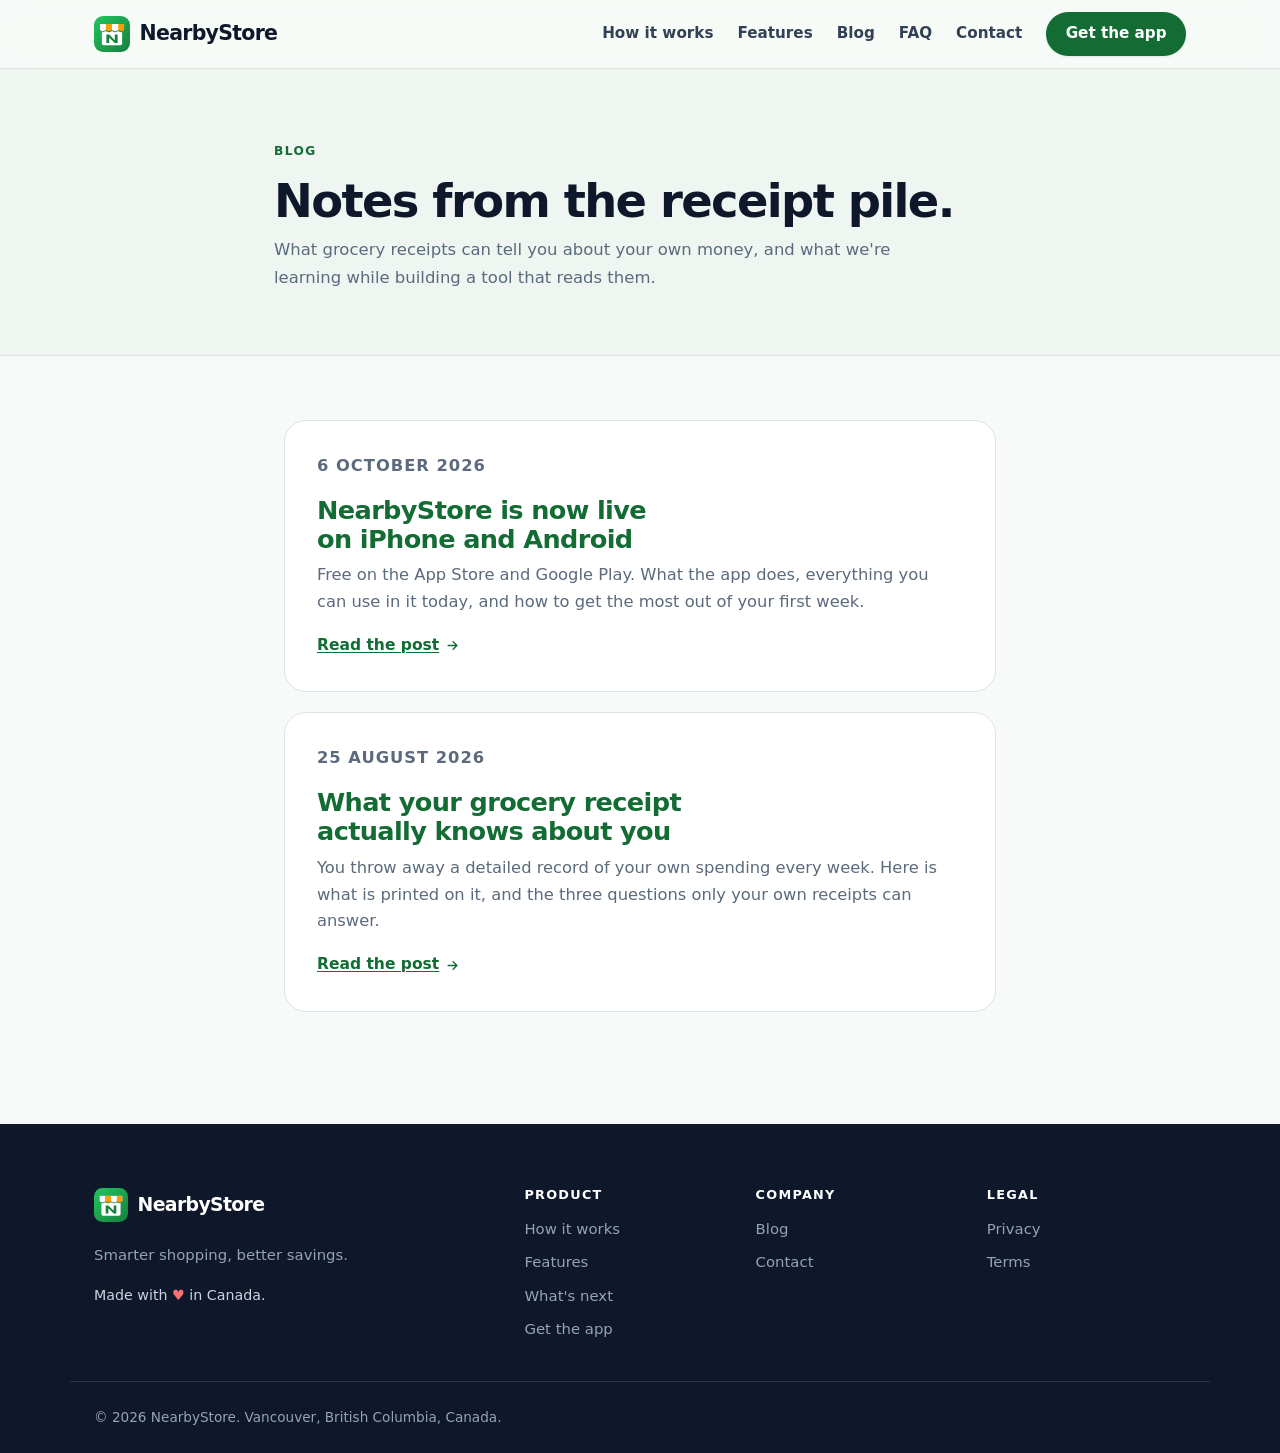
==== commit bcef311c: "blog: add "NearbyStore is now live on iPhone and Android" launch post Covers what the app does, ever" ====
--- a/blog/index.html
+++ b/blog/index.html
@@ -65,6 +65,18 @@
       <div class="wrap">
         <div class="post-list">
           <article class="post-card reveal">
+            <p class="post-date"><time datetime="2026-10-06">6 October 2026</time></p>
+            <h2><a href="nearbystore-now-on-ios-and-android.html">NearbyStore is now live on iPhone and Android</a></h2>
+            <p>
+              Free on the App Store and Google Play. What the app does, everything you can
+              use in it today, and how to get the most out of your first week.
+            </p>
+            <a class="link-arrow" href="nearbystore-now-on-ios-and-android.html">
+              Read the post
+              <svg viewBox="0 0 24 24" aria-hidden="true" width="15" height="15"><path fill="none" stroke="currentColor" stroke-width="2.2" stroke-linecap="round" stroke-linejoin="round" d="M5 12h14m-6-6 6 6-6 6"/></svg>
+            </a>
+          </article>
+          <article class="post-card reveal">
             <p class="post-date"><time datetime="2026-08-25">25 August 2026</time></p>
             <h2><a href="what-your-receipt-knows.html">What your grocery receipt actually knows about you</a></h2>
             <p>
--- a/styles.css
+++ b/styles.css
@@ -122,17 +122,6 @@
 .store-badge:focus-visible { outline: 2px solid var(--brand); outline-offset: 3px; }
 .store-badge img { display: block; height: 48px; width: auto; }
 .store-badge--lg img { height: 54px; }
-.store-badge--sm img { height: 34px; }
-.cta-badges .store-badge--sm img { height: 40px; }
-
-.store-badge--sm, .store-badge--soon { cursor: default; }
-.soon-tag {
-  position: absolute; top: -9px; right: -9px;
-  background: var(--accent); color: #422006;
-  font-size: .66rem; font-weight: 800; letter-spacing: .08em; text-transform: uppercase; line-height: 1;
-  padding: .32rem .55rem; border-radius: 999px;
-  box-shadow: 0 2px 6px rgba(15, 23, 42, .18);
-}
 
 /* A plain text link that still reads as an action. */
 .link-arrow {
@@ -551,7 +540,6 @@
   .footer-inner { grid-template-columns: 1fr; }
   .cta-inner { flex-direction: column; align-items: flex-start; }
   .store-badge--lg img { height: 44px; }
-  .cta-badges .store-badge--sm img { height: 34px; }
   .field-row { grid-template-columns: 1fr; }
   .next-list li { grid-template-columns: 1fr; }
   .next-list .next-when { grid-row: auto; grid-column: 1; }
